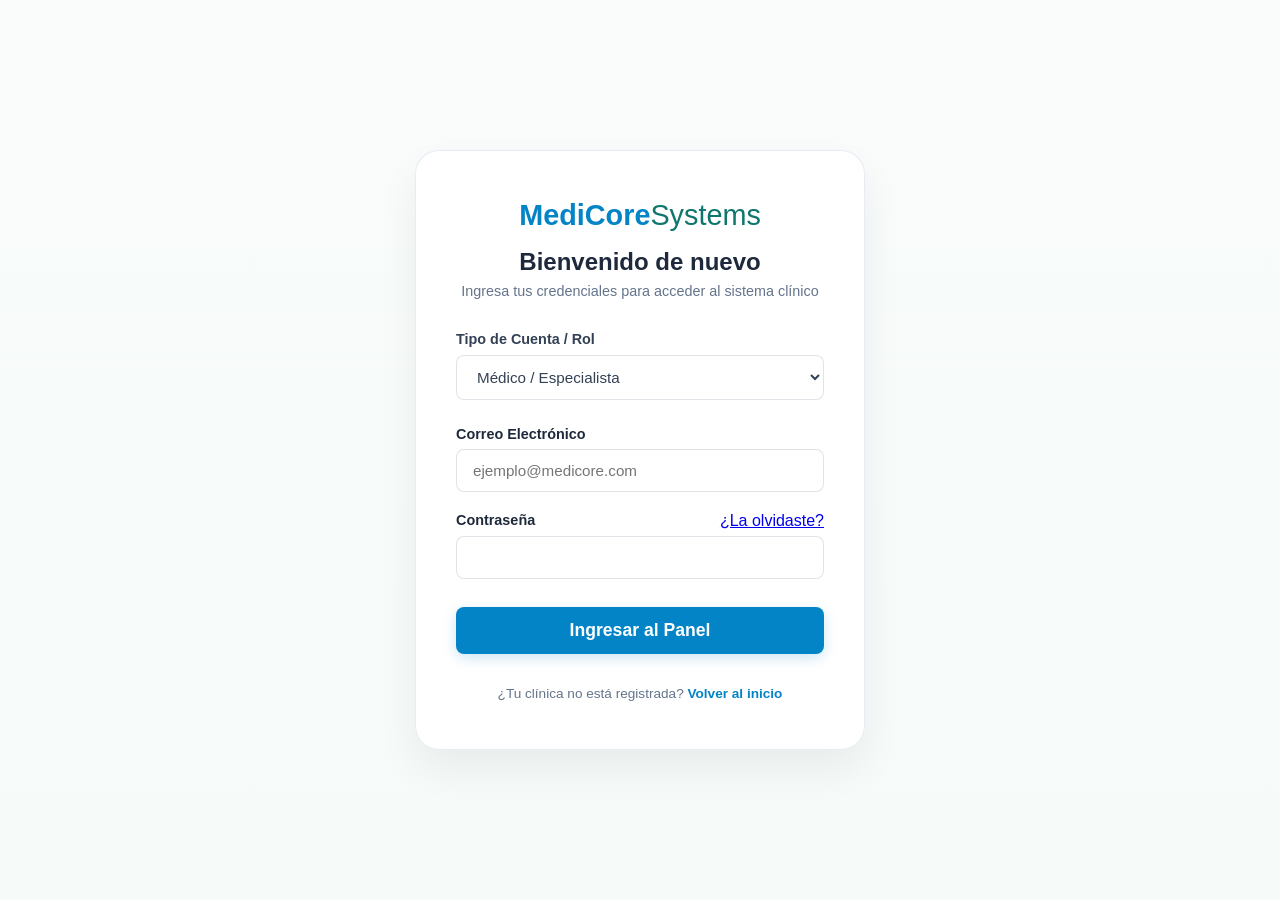
==== Frontend/login.html @ 0b0edf15 "feat: estructura inicial de MediCore Systems con modulos interactivos" ====
<!DOCTYPE html>
<html lang="es">
<head>
    <meta charset="UTF-8">
    <meta name="viewport" content="width=device-width, initial-scale=1.0">
    <title>MediCore Systems - Iniciar Sesión</title>
    <!-- Vinculamos el CSS general desde la carpeta superior -->
    <link rel="stylesheet" href="css/styles.css">
</head>
<body class="login-body">

    <!-- Contenedor central del Login -->
    <main class="login-card">
        <div class="login-header">
            <div class="nav-logo">
                <strong>MediCore</strong><span>Systems</span>
            </div>
            <h2>Bienvenido de nuevo</h2>
            <p>Ingresa tus credenciales para acceder al sistema clínico</p>
        </div>

        <!-- Formulario de Acceso -->
        <form class="login-form" action="#" method="POST">
            <div class="form-group">
                <!-- NUEVO: Selector de Rol Clínico -->
<div class="form-element" style="display: flex; flex-direction: column; gap: 0.5rem; margin-bottom: 1.25rem; text-align: left;">
    <label for="role" style="font-weight: 600; font-size: 0.9rem; color: #334155;">Tipo de Cuenta / Rol</label>
    <select id="role" style="padding: 0.75rem 1rem; border: 1px solid rgba(100, 116, 139, 0.2); border-radius: 8px; font-size: 0.95rem; background-color: #ffffff; color: #334155; width: 100%; box-sizing: border-box; cursor: pointer;">
        <option value="medico"> Médico / Especialista</option>
        <option value="admin"> Administrador (Dueño)</option>
        <option value="finanzas"> Control de Caja y Finanzas</option>
    </select>
</div>
                <label for="email">Correo Electrónico</label>
                <input type="email" id="email" name="email" placeholder="ejemplo@medicore.com" required>
            </div>

           <div class="form-group">
    <div style="display: flex; justify-content: space-between;">
        <label for="loginPassword">Contraseña</label>
        <a href="#" class="forgot-link">¿La olvidaste?</a>
    </div>
    <input 
        type="password" 
        id="loginPassword" 
        minlength="8" 
        pattern="^(?=.*[a-z])(?=.*[A-Z])(?=.*\d)[A-Za-z\d]{8,}$"
        title="La contraseña debe tener al menos 8 caracteres, incluir letras mayúsculas, minúsculas y números, sin espacios ni caracteres especiales."
        required
    >
    <!-- Contenedor dinámico para mostrar el error de validación -->
    <div id="errorPassword" style="color: #ef4444; font-size: 0.8rem; margin-top: 4px; display: none;"></div>
</div>

            <!-- Botón de Entrada Interactiva -->
            <button type="submit" class="btn-primary btn-login-submit">Ingresar al Panel</button>
        </form>

        <div class="login-footer">
            <p>¿Tu clínica no está registrada? <a href="../index.html">Volver al inicio</a></p>
        </div>
    </main>
    
    <script src="js/login.js"></script>

</body>

</html>
---- Frontend/css/styles.css ----
/* ==========================================================================
   1. VARIABLES DE COLOR (PALETA AZUL CLARO Y VERDE MENTA)
   ========================================================================== */
:root {
    --bg-light: #f2f8f6;       /* Fondo general verde menta extremadamente pálido */
    --text-main: #1e293b;      /* Azul pizarra oscuro para textos principales */
    --text-muted: #64748b;    /* Gris azulado para descripciones */
    
    --blue-light: #e0f2fe;     /* Azul claro para fondos secundarios */
    --blue-brand: #0284c7;     /* Azul principal (Cielo/Océano) */
    --blue-hover: #0369a1;     /* Azul oscuro de respaldo */
    
    --menta-brand: #2dd4bf;    /* Verde menta brillante para acentos e interactividad */
    --menta-light: #f0fdfa;    /* Fondo suave verde menta */
    --menta-text: #0f766e;     /* Verde menta oscuro para textos legibles */
    
    --border-card: rgba(226, 232, 240, 0.8);
}

/* ==========================================================================
   2. ESTILOS GLOBALES
   ========================================================================== */
* {
    margin: 0;
    padding: 0;
    box-sizing: border-box;
    font-family: 'Segoe UI', Tahoma, Geneva, Verdana, sans-serif;
}

body {
    background-color: var(--bg-light);
    color: var(--text-main);
    min-height: 100vh;
    display: flex;
    flex-direction: column;
}

/* ==========================================================================
   3. MENÚ SUPERIOR (NAVBAR)
   ========================================================================== */
.main-navbar {
    background-color: rgba(255, 255, 255, 0.95);
    backdrop-filter: blur(10px); /* Efecto esmerilado moderno */
    border-bottom: 1px solid var(--border-card);
    display: flex;
    justify-content: space-between;
    align-items: center;
    padding: 1rem 8%;
    position: sticky;
    top: 0;
    z-index: 100;
}

.nav-logo {
    font-size: 1.4rem;
    color: var(--blue-brand);
}

.nav-logo span {
    color: var(--menta-text);
    font-weight: 300;
}

.nav-links {
    display: flex;
    align-items: center;
    gap: 2rem;
}

.nav-links a {
    text-decoration: none;
    color: var(--text-muted);
    font-weight: 500;
    transition: color 0.2s ease;
}

.nav-links a:hover, .nav-links a.active {
    color: var(--blue-brand);
}

/* Botón transparente del menú superior */
.btn-nav-login {
    background-color: transparent;
    color: var(--blue-brand);
    border: 2px solid var(--blue-brand);
    padding: 0.5rem 1.2rem;
    font-weight: 600;
    border-radius: 6px;
    cursor: pointer;
    transition: all 0.3s ease; /* Transición suave */
}

/* Hover del botón del menú: Cambia a verde menta sólido con texto oscuro */
.btn-nav-login:hover {
    background-color: var(--menta-brand);
    border-color: var(--menta-brand);
    color: #1e293b;
    box-shadow: 0 4px 12px rgba(45, 212, 191, 0.3);
}

/* ==========================================================================
   4. CONTENEDOR CON IMAGEN DE FONDO CLÍNICO (OPACIDAD AJUSTADA)
   ========================================================================== */
.hero-overlay-wrapper {
    /* Fondo optimizado para que la imagen del consultorio se vea clara y nítida */
    background: linear-gradient(rgba(242, 248, 246, 0.35), rgba(242, 248, 246, 0.5)), 
                url('https://images.unsplash.com/photo-1629909613654-28e377c37b09?auto=format&fit=crop&w=1920&q=80') no-repeat center center/cover;
    padding: 4rem 8%;
    flex-grow: 1;
    display: flex;
    align-items: center;
}

.hero-container {
    display: grid;
    grid-template-columns: 1.4fr 1fr;
    gap: 4rem;
    align-items: center;
    width: 100%;
}

@media (max-width: 968px) {
    .hero-container {
        grid-template-columns: 1fr;
        gap: 2.5rem;
    }
}

/* ==========================================================================
   5. SECCIÓN IZQUIERDA (CONTENIDO)
   ========================================================================== */
.hero-main-content h1 {
    font-size: 2.8rem;
    font-weight: 700;
    line-height: 1.2;
    margin: 1.5rem 0;
    color: var(--text-main);
}

.badge-tag {
    display: inline-block;
    background-color: var(--blue-light);
    color: var(--blue-brand);
    padding: 0.4rem 1rem;
    border-radius: 20px;
    font-size: 0.85rem;
    font-weight: 600;
}

.hero-description, .hero-subdescription {
    font-size: 1.1rem;
    color: var(--text-muted);
    line-height: 1.6;
    margin-bottom: 1.2rem;
}

.hero-highlight {
    font-size: 1.1rem;
    margin-bottom: 2rem;
    color: var(--menta-text);
}

.cta-actions {
    display: flex;
    align-items: center;
    gap: 1.5rem;
    margin-bottom: 1.5rem;
    flex-wrap: wrap;
}

/* Botón principal de la sección izquierda */
.btn-primary {
    background-color: var(--blue-brand);
    color: #ffffff;
    border: none;
    padding: 0.9rem 2rem;
    font-size: 1.1rem;
    font-weight: 600;
    border-radius: 8px;
    cursor: pointer;
    box-shadow: 0 4px 14px rgba(2, 132, 199, 0.2);
    transition: all 0.3s ease; /* Transición suave */
}

/* Hover del botón principal: Cambia dinámicamente a verde menta brillante */
.btn-primary:hover {
    background-color: var(--menta-brand);
    color: #1e293b; /* Texto oscuro para perfecto contraste */
    transform: translateY(-2px); /* Efecto de elevación */
    box-shadow: 0 6px 18px rgba(45, 212, 191, 0.4);
}

.cta-info {
    font-size: 1rem;
    color: var(--text-muted);
}

.provider-link {
    font-size: 0.85rem;
    color: var(--text-muted);
    margin-bottom: 2.5rem;
}

.provider-link a {
    color: var(--blue-brand);
}

.features-tags {
    display: flex;
    gap: 0.75rem;
    flex-wrap: wrap;
}

.tag {
    padding: 0.5rem 1rem;
    border-radius: 20px;
    font-size: 0.85rem;
    font-weight: 600;
}

.tag-dark { background-color: #1e293b; color: #ffffff; }
.tag-blue { background-color: var(--blue-light); color: var(--blue-brand); }
.tag-green { background-color: var(--menta-light); color: var(--menta-text); }

/* ==========================================================================
   6. TARJETA DE ACCESO LATERAL
   ========================================================================== */
.hero-side-card {
    background-color: rgba(255, 255, 255, 0.9);
    border: 1px solid var(--border-card);
    border-radius: 24px;
    padding: 2.5rem;
    box-shadow: 0 20px 40px rgba(0, 0, 0, 0.04);
    backdrop-filter: blur(5px);
}

.hero-side-card h3 {
    font-size: 1.3rem;
    font-weight: 700;
    margin-bottom: 1rem;
    color: var(--blue-brand);
}

.hero-side-card p {
    font-size: 0.95rem;
    color: var(--text-muted);
    line-height: 1.6;
    margin-bottom: 1.5rem;
}

.blue-link {
    color: var(--blue-brand);
    font-weight: 600;
}

.card-footer-text {
    margin-bottom: 0 !important;
    border-top: 1px solid rgba(0, 0, 0, 0.05);
    padding-top: 1.5rem;
}

/* ==========================================================================
   7. CUADRÍCULA INFERIOR (TARJETAS DE ATRIBUTOS)
   ========================================================================== */
.features-grid {
    display: grid;
    grid-template-columns: repeat(3, 1fr);
    gap: 2rem;
    padding: 3rem 8%;
    background-color: #ffffff; /* Genera contraste absoluto con el contenedor del fondo */
}

@media (max-width: 768px) {
    .features-grid {
        grid-template-columns: 1fr;
    }
}

.feature-card {
    background-color: var(--bg-light);
    border: 1px solid var(--border-card);
    border-radius: 16px;
    padding: 2rem;
    transition: transform 0.2s ease;
}

.feature-card:hover {
    transform: translateY(-5px); /* Animación sutil al pasar el cursor */
}

.feature-card h4 {
    font-size: 1.1rem;
    font-weight: 700;
    margin-bottom: 0.5rem;
    color: var(--menta-text); /* El signo "+" se destaca en tono menta oscuro */
}

.feature-card p {
    font-size: 0.9rem;
    color: var(--text-muted);
    line-height: 1.6;
}

/* ==========================================================================
   8. OPTIMIZACIÓN RESPONSIVA ADICIONAL PARA MÓVILES (PANTALLAS CHICAS)
   ========================================================================== */
@media (max-width: 600px) {
    /* Ajustes en la barra de navegación para que no se sature */
    .main-navbar {
        padding: 1rem 5%; /* Menos espacio a los lados en celulares */
        flex-direction: column; /* Alinea el logo arriba y el botón abajo si es necesario */
        gap: 0.8rem;
    }

    /* Ocultamos los enlaces de texto secundarios en celular para evitar desbordes */
    .nav-links a {
        display: none; 
    }

    /* Hacemos que el botón de login ocupe un espacio cómodo */
    .btn-nav-login {
        padding: 0.4rem 1rem;
        font-size: 0.9rem;
    }

    /* Ajustes en el texto principal para que no se vea gigante en pantallas chicas */
    .hero-overlay-wrapper {
        padding: 2.5rem 5%;
    }

    .hero-main-content h1 {
        font-size: 2rem; /* Tamaño de letra más adecuado para teléfonos */
        margin: 1rem 0;
    }

    /* Los botones y textos de llamada a la acción se centran o apilan */
    .cta-actions {
        flex-direction: column;
        align-items: stretch;
        gap: 1rem;
    }

    .btn-primary {
        width: 100%; /* El botón ocupa todo el ancho del celular, siendo más fácil de presionar */
        text-align: center;
    }

    .cta-info {
        text-align: center;
        font-size: 0.9rem;
    }

    /* Tarjeta lateral se ajusta al espacio disponible */
    .hero-side-card {
        padding: 1.5rem;
        border-radius: 16px;
    }

    /* Tarjetas de calidad inferiores */
    .features-grid {
        padding: 2rem 5%;
        gap: 1.5rem;
    }
}

/* ==========================================================================
   9. ESTILOS ESPECÍFICOS PARA LA PANTALLA DE LOGIN
   ========================================================================== */
.login-body {
    background: linear-gradient(rgba(242, 248, 246, 0.5), rgba(242, 248, 246, 0.7)), 
                url('https://images.unsplash.com/photo-1629909613654-28e377c37b09?auto=format&fit=crop&w=1920&q=80') no-repeat center center/cover;
    display: flex;
    justify-content: center;
    align-items: center;
    padding: 2rem;
    min-height: 100vh;
}

.login-card {
    background-color: rgba(255, 255, 255, 0.95);
    backdrop-filter: blur(8px);
    border: 1px solid var(--border-card);
    border-radius: 24px;
    padding: 3rem 2.5rem;
    width: 100%;
    max-width: 450px;
    box-shadow: 0 20px 40px rgba(0, 0, 0, 0.06);
}

.login-header {
    text-align: center;
    margin-bottom: 2rem;
}

.login-header .nav-logo {
    font-size: 1.8rem;
    margin-bottom: 1rem;
}

.login-header h2 {
    font-size: 1.5rem;
    font-weight: 700;
    color: var(--text-main);
    margin-bottom: 0.4rem;
}

.login-header p {
    font-size: 0.9rem;
    color: var(--text-muted);
}

/* Campos de entrada de datos (Inputs) */
.login-form {
    display: flex;
    flex-direction: column;
    gap: 1.25rem;
}

.form-group {
    display: flex;
    flex-direction: column;
    gap: 0.4rem;
}

.form-group label {
    font-size: 0.9rem;
    font-weight: 600;
    color: var(--text-main);
}

.password-label-row {
    display: flex;
    justify-content: space-between;
    align-items: center;
}

.forgot-password {
    font-size: 0.8rem;
    color: var(--blue-brand);
    text-decoration: none;
    font-weight: 500;
}

.forgot-password:hover {
    text-decoration: underline;
}

.login-form input {
    background-color: #ffffff;
    border: 1px solid rgba(100, 116, 139, 0.2);
    border-radius: 8px;
    padding: 0.75rem 1rem;
    font-size: 0.95rem;
    color: var(--text-main);
    transition: all 0.2s ease;
}

/* Foco interactivo con el azul de la marca */
.login-form input:focus {
    outline: none;
    border-color: var(--blue-brand);
    box-shadow: 0 0 0 3px rgba(2, 132, 199, 0.15);
}

/* Modificación del botón para abarcar todo el formulario */
.btn-login-submit {
    width: 100%;
    margin-top: 0.5rem;
    padding: 0.8rem;
}

.login-footer {
    text-align: center;
    margin-top: 2rem;
    font-size: 0.85rem;
    color: var(--text-muted);
}

.login-footer a {
    color: var(--blue-brand);
    text-decoration: none;
    font-weight: 600;
}

.login-footer a:hover {
    text-decoration: underline;
}

/* Ajuste responsivo para celulares muy pequeños */
@media (max-width: 480px) {
    .login-card {
        padding: 2rem 1.5rem;
    }
}

/* ==========================================================================
   10. ESTILOS ESPECÍFICOS PARA EL DASHBOARD PRINCIPAL
   ========================================================================== */
.dashboard-body {
    background-color: #f8fafc; /* Fondo gris claro clínico muy limpio */
    min-height: 100vh;
    display: block;
}

.dashboard-wrapper {
    display: grid;
    grid-template-columns: 260px 1fr; /* Columna fija para el menú, el resto para contenido */
    min-height: 100vh;
    width: 100%;
}

/* --- BARRA LATERAL (SIDEBAR) --- */
.dashboard-sidebar {
    background-color: #ffffff;
    border-right: 1px solid var(--border-card);
    display: flex;
    flex-direction: column;
    justify-content: space-between;
    padding: 2rem 1.5rem;
    position: sticky;
    top: 0;
    height: 100vh;
}

.sidebar-logo {
    font-size: 1.3rem;
    color: var(--blue-brand);
    margin-bottom: 3rem;
    padding-left: 0.5rem;
}
.sidebar-logo span {
    color: var(--menta-text);
    font-weight: 300;
}

.sidebar-menu {
    display: flex;
    flex-direction: column;
    gap: 0.5rem;
    flex-grow: 1;
}

.menu-item {
    display: flex;
    align-items: center;
    gap: 1rem;
    text-decoration: none;
    color: var(--text-muted);
    font-weight: 500;
    padding: 0.8rem 1rem;
    border-radius: 10px;
    transition: all 0.2s ease;
}

/* Estado activo e interactivo del menú lateral usando la paleta menta/azul */
.menu-item:hover {
    background-color: var(--bg-light);
    color: var(--blue-brand);
}

.menu-item.active {
    background-color: var(--blue-light);
    color: var(--blue-brand);
    font-weight: 600;
}

/* Footer del Sidebar con datos de usuario */
.sidebar-user-footer {
    display: flex;
    align-items: center;
    gap: 0.75rem;
    border-top: 1px solid var(--border-card);
    padding-top: 1.5rem;
}

.user-avatar {
    background-color: var(--menta-brand);
    color: #1e293b;
    width: 40px;
    height: 40px;
    border-radius: 50%;
    display: flex;
    align-items: center;
    justify-content: center;
    font-weight: 600;
    font-size: 0.9rem;
}

.user-info {
    flex-grow: 1;
    overflow: hidden;
}

.user-name {
    font-size: 0.85rem;
    font-weight: 600;
    color: var(--text-main);
    white-space: nowrap;
    text-overflow: ellipsis;
    overflow: hidden;
}

.user-role {
    font-size: 0.75rem;
    color: var(--text-muted);
}

.btn-logout {
    background: none;
    border: none;
    cursor: pointer;
    font-size: 1.1rem;
    padding: 0.2rem;
    border-radius: 6px;
    transition: background-color 0.2s ease;
}
.btn-logout:hover {
    background-color: #fee2e2; /* Destello rojo suave al salir */
}

/* --- CONTENIDO PRINCIPAL --- */
.dashboard-main-content {
    padding: 2.5rem 3rem;
    display: flex;
    flex-direction: column;
    gap: 2rem;
}

.content-header {
    display: flex;
    justify-content: space-between;
    align-items: center;
    border-bottom: 1px solid var(--border-card);
    padding-bottom: 1.5rem;
}

.content-header h1 {
    font-size: 1.75rem;
    font-weight: 700;
    color: var(--text-main);
}

.current-date {
    font-size: 0.9rem;
    color: var(--text-muted);
}

.btn-add-appointment {
    padding: 0.6rem 1.5rem;
    font-size: 0.95rem;
}

/* Área interior de las vistas */
.view-container {
    display: flex;
    flex-direction: column;
    gap: 2rem;
}

.welcome-box {
    background-color: #ffffff;
    border: 1px solid var(--border-card);
    border-radius: 16px;
    padding: 2rem;
}

.welcome-box h2 {
    font-size: 1.3rem;
    color: var(--blue-brand);
    margin-bottom: 0.5rem;
}

.welcome-box p {
    color: var(--text-muted);
    font-size: 0.95rem;
    line-height: 1.5;
}

/* Cuadrícula de tarjetas informativas */
.dashboard-summary-cards {
    display: grid;
    grid-template-columns: repeat(auto-fit, minmax(220px, 1fr));
    gap: 1.5rem;
}

.summary-card {
    background-color: #ffffff;
    border: 1px solid var(--border-card);
    border-radius: 14px;
    padding: 1.5rem;
    box-shadow: 0 4px 12px rgba(0,0,0,0.01);
}

.summary-card h3 {
    font-size: 1.8rem;
    font-weight: 700;
    margin-bottom: 0.25rem;
}

.summary-card p {
    font-size: 0.85rem;
    color: var(--text-muted);
    font-weight: 500;
}

.text-blue h3 { color: var(--blue-brand); }
.text-green h3 { color: var(--menta-text); }
.text-dark h3 { color: var(--text-main); }

/* --- ADAPTABILIDAD DEL DASHBOARD --- */
@media (max-width: 900px) {
    .dashboard-wrapper {
        grid-template-columns: 1fr; /* El menú se puede colapsar o reordenar en tablet */
    }
    .dashboard-sidebar {
        height: auto;
        position: relative;
        padding: 1.5rem;
    }
    .dashboard-main-content {
        padding: 1.5rem;
    }
}

/* ==========================================================================
   11. DISEÑO DE LA TABLA DE AGENDA DIARIA
   ========================================================================== */
.table-card {
    background-color: #ffffff;
    border: 1px solid var(--border-card);
    border-radius: 16px;
    padding: 2rem;
    box-shadow: 0 4px 12px rgba(0, 0, 0, 0.01);
}

.table-header-row {
    margin-bottom: 1.5rem;
}

.table-header-row h2 {
    font-size: 1.25rem;
    font-weight: 700;
    color: var(--text-main);
}

.table-subtitle {
    font-size: 0.85rem;
    color: var(--text-muted);
}

/* Envoltura para permitir scroll horizontal si se visualiza en celulares */
.table-responsive-wrapper {
    width: 100%;
    overflow-x: auto;
}

.agenda-table {
    width: 100%;
    border-collapse: collapse;
    text-align: left;
    font-size: 0.95rem;
}

.agenda-table th {
    background-color: #f8fafc;
    color: var(--text-muted);
    font-weight: 600;
    padding: 1rem;
    border-bottom: 2px solid var(--border-card);
}

.agenda-table td {
    padding: 1.2rem 1rem;
    border-bottom: 1px solid var(--border-card);
    color: #334155;
}

.agenda-table tr:last-child td {
    border-bottom: none; /* Elimina la línea en la última fila */
}

/* Resalte sutil al pasar el mouse por las filas */
.agenda-table tr:hover td {
    background-color: #fafafa;
}

.time-cell {
    font-weight: 700;
    color: var(--blue-brand) !important;
}

.agenda-table small {
    color: var(--text-muted);
    font-size: 0.8rem;
}

/* --- ETIQUETAS DE ESTADO (BADGES) --- */
.status-badge {
    display: inline-block;
    padding: 0.35rem 0.75rem;
    border-radius: 20px;
    font-size: 0.8rem;
    font-weight: 600;
    text-align: center;
}

.status-success {
    background-color: var(--menta-light);
    color: var(--menta-text);
}

.status-warning {
    background-color: #fef3c7; /* Amarillo suave */
    color: #d97706;            /* Ámbar oscuro legible */
}

.status-info {
    background-color: var(--blue-light);
    color: var(--blue-brand);
}

/* --- BOTONES DE ACCIONES DENTRO DE LA TABLA --- */
.btn-table-action {
    background-color: transparent;
    border: 1px solid rgba(100, 116, 139, 0.2);
    color: var(--text-muted);
    padding: 0.4rem 0.9rem;
    font-size: 0.85rem;
    font-weight: 600;
    border-radius: 6px;
    cursor: pointer;
    transition: all 0.2s ease;
}

.btn-table-action:hover {
    background-color: #f1f5f9;
    color: var(--text-main);
}

/* Botón llamativo "Llamar" en verde menta para el paciente en espera */
.btn-action-highlight {
    background-color: var(--menta-brand);
    border-color: var(--menta-brand);
    color: #1e293b;
}

.btn-action-highlight:hover {
    background-color: #14b8a6; /* Tono menta ligeramente más fuerte */
    color: #ffffff;
}

/* ==========================================================================
   12. RESPONSIVO AVANZADO: MENÚ DESLIZABLE DESDE LA IZQUIERDA Y TABLA TÁCTIL
   ========================================================================== */

/* Botones de control ocultos por defecto en computadoras */
.btn-toggle-hamburger, .btn-close-sidebar, .sidebar-overlay {
    display: none;
}

@media (max-width: 900px) {
    /* Reajuste de la rejilla principal para colapsar */
    .dashboard-wrapper {
        grid-template-columns: 1fr;
    }

    /* --- SIDEBAR OCULTO A LA IZQUIERDA POR DEFECTO --- */
.dashboard-sidebar {
    position: fixed;
    top: 0;
    left: -280px; /* Escondido fuera de la pantalla */
    width: 260px;
    height: 100vh;
    z-index: 200;
    
    /* MEJORA VISUAL: Sombreado más profundo y premium */
    box-shadow: 10px 0 30px rgba(15, 23, 42, 0.15); 
    
    /* MEJORA VISUAL: Transición ultra fluida con cubic-bezier (efecto app nativa) */
    transition: left 0.4s cubic-bezier(0.25, 1, 0.5, 1); 
}

/* Clase de activación cuando se abre el menú */
.dashboard-sidebar.open {
    left: 0; 
}

/* Fondo oscuro traslúcido mejorado */
.sidebar-overlay {
    display: block;
    position: fixed;
    top: 0;
    left: 0;
    width: 100vw;
    height: 100vh;
    background-color: rgba(15, 23, 42, 0.3); /* Un tono gris oscuro más estético */
    
    /* MEJORA VISUAL: Filtro de desenfoque para el contenido de atrás */
    backdrop-filter: blur(4px); 
    
    z-index: 150;
    opacity: 0;
    pointer-events: none;
    transition: opacity 0.4s ease;
}

/* Capa oscura activa */
.sidebar-overlay.open {
    opacity: 1;
    pointer-events: auto;
}

    /* Clase de activación que inyecta JavaScript al dar clic en la hamburguesa */
    .dashboard-sidebar.open {
        left: 0; /* Aparece en pantalla completa desde la izquierda */
    }

    .sidebar-top-wrapper {
        display: flex;
        justify-content: space-between;
        align-items: center;
        margin-bottom: 2rem;
    }

    .sidebar-logo {
        margin-bottom: 0; /* Alineación limpia */
    }

    /* Botón X para cerrar el menú */
    .btn-close-sidebar {
        display: block;
        background: none;
        border: none;
        font-size: 1.2rem;
        color: var(--text-muted);
        cursor: pointer;
        padding: 0.5rem;
    }

    /* Fondo oscuro traslúcido para dar enfoque al menú en móviles */
    .sidebar-overlay {
        display: block;
        position: fixed;
        top: 0;
        left: 0;
        width: 100vw;
        height: 100vh;
        background-color: rgba(30, 41, 59, 0.4);
        backdrop-filter: blur(2px);
        z-index: 150;
        opacity: 0;
        pointer-events: none;
        transition: opacity 0.3s ease;
    }

    .sidebar-overlay.open {
        opacity: 1;
        pointer-events: auto;
    }

    /* --- BARRA SUPERIOR FIJA EN MÓVIL --- */
    .content-header {
        flex-direction: row; /* Mantiene los elementos principales arriba */
        justify-content: space-between;
        align-items: center;
        padding-bottom: 1rem;
        gap: 1rem;
    }

    .header-left-block {
        display: flex;
        align-items: center;
        gap: 1rem;
    }

    /* Botón de tres líneas (Hamburguesa) visible */
    .btn-toggle-hamburger {
        display: block;
        background-color: var(--blue-light);
        color: var(--blue-brand);
        border: none;
        font-size: 1.4rem;
        padding: 0.5rem 0.8rem;
        border-radius: 8px;
        cursor: pointer;
    }

    .dashboard-main-content {
        padding: 1.5rem 1rem;
    }

    .content-header h1 {
        font-size: 1.4rem; /* Texto más balanceado para teléfonos */
    }

    /* --- OPTIMIZACIÓN DE DESLIZAMIENTO DE LA AGENDA --- */
    .table-card {
        padding: 1.25rem 1rem;
    }

    .table-responsive-wrapper {
        overflow-x: auto; /* Permite arrastrar la tabla a los lados */
        margin-top: 1rem;
        -webkit-overflow-scrolling: touch; /* Scroll ultra-suave en iOS/Android */
    }

    .agenda-table th, .agenda-table td {
        padding: 0.8rem 0.75rem; /* Compacta las celdas para mayor visibilidad al arrastrar */
        white-space: nowrap; /* Evita que el texto de las columnas se rompa en dos renglones */
    }
}
/* ==========================================================================
   CONGELADO DE BARRA SUPERIOR Y CONTROL DE DESLIZAMIENTO DE AGENDA
   ========================================================================== */

.dashboard-main-content {
    padding: 0; /* Quitamos el padding general para controlar el Header de borde a borde */
    display: flex;
    flex-direction: column;
    height: 100vh; /* Controla la altura completa de la pantalla */
    overflow: hidden; /* Evita que toda la página rebote en móviles */
}

/* El Header se vuelve completamente estático/fijo arriba */
.content-header {
    background-color: #ffffff;
    border-bottom: 1px solid var(--border-card);
    padding: 1.5rem 3rem;
    display: flex;
    justify-content: space-between;
    align-items: center;
    position: sticky;
    top: 0;
    z-index: 10; /* Asegura que siempre quede por encima de la tabla al hacer scroll */
}

/* El área inferior al Header contiene el scroll vertical principal */
.view-container {
    padding: 2rem 3rem;
    display: flex;
    flex-direction: column;
    gap: 2rem;
    overflow-y: auto; /* Permite scroll vertical interno si hay muchas citas */
    flex-grow: 1;
}

/* Contenedor de la tabla con aislamiento de deslizamiento lateral */
.table-responsive-wrapper {
    width: 100%;
    max-width: 100%; /* Restringe el ancho estricto al tamaño de la pantalla */
    overflow-x: auto; /* Activa el deslizamiento a los lados EXCLUSIVAMENTE aquí */
    display: block;
    -webkit-overflow-scrolling: touch; /* Suavizado táctil para dispositivos móviles */
}

/* ==========================================================================
   AJUSTES RESPONSIVOS ADICIONALES PARA PANTALLAS MÓVILES
   ========================================================================== */
@media (max-width: 900px) {
    .content-header {
        padding: 1rem 1.5rem; /* Ajuste de espacio más compacto en celular */
    }

    .view-container {
        padding: 1.5rem 1rem; /* Compacta el contenedor de la tabla en celular */
    }
    
    .agenda-table th, .agenda-table td {
        white-space: nowrap; /* Fuerza a que las columnas se expandan hacia la derecha de forma deslizable */
    }
}

/* ==========================================================================
   13. MEJORA 2: BARRA DE FILTROS RÁPIDOS PARA LA AGENDA
   ========================================================================== */
.table-filters-bar {
    display: flex;
    gap: 0.75rem;
    margin-bottom: 1.5rem;
    flex-wrap: wrap; /* Permite que los botones se acomoden abajo si la pantalla es muy chica */
}

.filter-btn {
    background-color: #f8fafc;
    border: 1px solid rgba(100, 116, 139, 0.15);
    padding: 0.5rem 1rem;
    border-radius: 30px; /* Forma de cápsula/píldora */
    font-size: 0.85rem;
    font-weight: 600;
    color: var(--text-muted);
    cursor: pointer;
    transition: all 0.2s ease;
}

/* Efecto hover general */
.filter-btn:hover {
    background-color: #f1f5f9;
    color: var(--text-main);
    transform: translateY(-1px); /* Pequeño levante visual */
}

/* Estado Activo (El botón seleccionado por defecto) */
.filter-btn.active {
    background-color: var(--blue-brand) !important;
    border-color: var(--blue-brand) !important;
    color: #ffffff !important;
    box-shadow: 0 4px 10px rgba(2, 132, 199, 0.2);
}

/* Variaciones de color sutiles al pasar el mouse por encima según el estado */
.filter-btn.text-warning:hover {
    background-color: #fef3c7;
    color: #d97706;
}

.filter-btn.text-success:hover {
    background-color: var(--menta-light);
    color: var(--menta-text);
}

.filter-btn.text-info:hover {
    background-color: var(--blue-light);
    color: var(--blue-brand);
}

/* Ajuste responsivo para celulares */
@media (max-width: 480px) {
    .table-filters-bar {
        gap: 0.5rem;
    }
    .filter-btn {
        padding: 0.4rem 0.8rem;
        font-size: 0.8rem;
        flex-grow: 1; /* Hace que las píldoras se distribuyan uniformemente en pantalla móvil */
        text-align: center;
    }
}

/* ==========================================================================
   14. MEJORA 3: ICONOS DE ESTADO DINÁMICOS CON EFECTO PING (PARPADEO)
   ========================================================================== */

/* Contenedor del badge que alinea el punto con el texto */
.badge-ping-container {
    display: inline-flex;
    align-items: center;
    gap: 0.5rem;
    position: relative;
}

/* El punto base que se queda fijo */
.ping-dot {
    width: 8px;
    height: 8px;
    background-color: #d97706; /* Color ámbar a juego con el texto */
    border-radius: 50%;
    position: relative;
    display: inline-block;
}

/* El clon de fondo que va a hacer el efecto de onda expansiva (Ping) */
.ping-dot::after {
    content: '';
    position: absolute;
    top: 0;
    left: 0;
    width: 100%;
    height: 100%;
    background-color: #d97706;
    border-radius: 50%;
    
    /* Vinculamos la animación infinita */
    animation: pulse-ping 1.8s cubic-bezier(0.16, 1, 0.3, 1) infinite;
}

/* DECLARACIÓN DE LA ANIMACIÓN DE ONDA */
@keyframes pulse-ping {
    0% {
        transform: scale(1);
        opacity: 0.8;
    } 
    100% {
        transform: scale(2.8); /* Se expande casi al triple de su tamaño */
        opacity: 0;            /* Se desvanece por completo al salir */
    }
}

/* ==========================================================================
   15. MEJORA 4: SKELETON LOADING (ANIMACIÓN DE CARGA PREMIUM)
   ========================================================================== */

/* Contenedor de la línea gris base */
.skeleton-line {
    background: #e2e8f0; /* Gris claro clínico */
    background: linear-gradient(90deg, #e2e8f0 25%, #f1f5f9 50%, #e2e8f0 75%);
    background-size: 200% 100%;
    animation: skeleton-shimmer 1.5s infinite linear; /* Movimiento de brillo infinito */
    border-radius: 6px;
}

/* Dimensiones personalizadas para simular la estructura real de la tabla */
.skeleton-time { width: 60px; height: 16px; }
.skeleton-name { width: 140px; height: 16px; margin-bottom: 6px; }
.skeleton-sub { width: 70px; height: 12px; }
.skeleton-text { width: 180px; height: 16px; }
.skeleton-badge { width: 80px; height: 24px; border-radius: 20px; }
.skeleton-btn { width: 75px; height: 28px; }

/* ANIMACIÓN DEL BARRIDO DE LUZ (SHIMMER) */
@keyframes skeleton-shimmer {
    0% {
        background-position: 200% 0;
    }
    100% {
        background-position: -200% 0;
    }
}

/* Opcional: Una forma rápida de ocultar/mostrar filas reales o cargas */
.skeleton-row td {
    pointer-events: none; /* Desactiva clics mientras simula carga */
}

/* ==========================================================================
   16. MEJORA 5: MODO OSCURO CLÍNICO (VARIABLES REESCRITAS)
   ========================================================================== */

/* Estilos para el botón del Header */
.btn-toggle-dark {
    background-color: #f1f5f9;
    border: 1px solid rgba(100, 116, 139, 0.15);
    font-size: 1.2rem;
    padding: 0.5rem 0.75rem;
    border-radius: 8px;
    cursor: pointer;
    transition: all 0.2s ease;
}
.btn-toggle-dark:hover {
    background-color: #e2e8f0;
    transform: scale(1.05);
}

/* CUANDO LA CLASE .dark-mode ESTÁ ACTIVA, REESCRIBIMOS LAS VARIABLES */
body.dark-mode {
    background-color: #0f172a !important; /* Fondo de pantalla azul oscuro profundo */
    --text-main: #f8fafc;                  /* Textos principales blancos */
    --text-muted: #94a3b8;                 /* Textos secundarios gris claro */
    --border-card: #334155;                /* Bordes de tablas y tarjetas más oscuros */
    --bg-light: #1e293b;                   /* Fondos de elementos secundarios */
}

/* Ajustes específicos de componentes en Modo Oscuro */
body.dark-mode .dashboard-body {
    background-color: #0f172a;
}

body.dark-mode .dashboard-sidebar,
body.dark-mode .content-header,
body.dark-mode .table-card,
body.dark-mode .welcome-box,
body.dark-mode .summary-card,
body.dark-mode .agenda-table th {
    background-color: #1e293b; /* Las tarjetas se vuelven gris pizarra */
    color: #f8fafc;
}

body.dark-mode .agenda-table td {
    color: #cbd5e1;
}

body.dark-mode .agenda-table tr:hover td {
    background-color: #1e293b; /* Evita destellos blancos al pasar el mouse */
}

body.dark-mode .btn-toggle-dark {
    background-color: #334155;
    border-color: #475569;
}

/* ==========================================================================
   18. MEJORA DE MÓDULOS DEL DASHBOARD (SPA)
   ========================================================================== */
.module-wrapper {
    padding: 0.5rem;
    animation: fadeInModule 0.3s ease-out;
}

@keyframes fadeInModule {
    from { opacity: 0; transform: translateY(8px); }
    to { opacity: 1; transform: translateY(0); }
}

/* Acciones superiores */
.module-actions-bar {
    display: flex;
    justify-content: space-between;
    gap: 1rem;
    margin-bottom: 1.5rem;
}
.input-search-clinical {
    flex-grow: 1;
    max-width: 400px;
    padding: 0.6rem 1rem;
    border: 1px solid var(--border-card);
    border-radius: 8px;
    font-size: 0.9rem;
}
.btn-primary-small {
    background-color: var(--blue-brand);
    color: white;
    border: none;
    padding: 0.6rem 1.2rem;
    border-radius: 8px;
    font-weight: 600;
    cursor: pointer;
}

/* Tablas Modulares Integradas */
.modular-table {
    width: 100%;
    border-collapse: collapse;
    text-align: left;
}
.modular-table th, .modular-table td {
    padding: 1rem;
    border-bottom: 1px solid var(--border-card);
    font-size: 0.9rem;
}
.modular-table th {
    background-color: #f8fafc;
    color: var(--text-muted);
    font-weight: 600;
}
body.dark-mode .modular-table th { background-color: #1e293b; }

.btn-action-view {
    background: transparent;
    border: 1px solid var(--blue-brand);
    color: var(--blue-brand);
    padding: 0.4rem 0.8rem;
    border-radius: 6px;
    font-weight: 600;
    cursor: pointer;
    transition: all 0.2s;
}
.btn-action-view:hover { background-color: var(--blue-light); }

/* Notas Clínicas */
.note-editor-card h3 { margin-bottom: 1.5rem; color: var(--text-main); }
.form-group-grid {
    display: grid;
    grid-template-columns: repeat(auto-fit, minmax(240px, 1fr));
    gap: 1.5rem;
    margin-bottom: 1.5rem;
}
.form-element-block { display: flex; flex-direction: column; gap: 0.5rem; }
.form-element-block label { font-weight: 600; font-size: 0.85rem; color: var(--text-muted); }
.form-element-block textarea {
    height: 120px; padding: 0.75rem; border: 1px solid var(--border-card);
    border-radius: 8px; resize: none; font-family: inherit; font-size: 0.9rem;
    background: transparent; color: var(--text-main);
}
.btn-save-note {
    background-color: #14b8a6; color: white; border: none; padding: 0.75rem 1.5rem;
    border-radius: 8px; font-weight: 700; cursor: pointer;
}

/* Control de Caja */
.caja-summary-row {
    display: flex; gap: 1.5rem; margin-bottom: 2rem; flex-wrap: wrap;
}
.caja-metric-mini {
    background: #f8fafc; border: 1px solid var(--border-card); padding: 1rem 1.5rem;
    border-radius: 12px; display: flex; flex-direction: column; gap: 0.25rem; flex-grow: 1;
}
body.dark-mode .caja-metric-mini { background: #1e293b; }
.caja-metric-mini span { font-size: 0.8rem; color: var(--text-muted); }
.caja-metric-mini strong { font-size: 1.25rem; color: var(--text-main); }
.caja-metric-mini.total strong { color: #14b8a6; }

.pay-method { padding: 0.25rem 0.6rem; border-radius: 4px; font-size: 0.8rem; font-weight: 600; }
.pay-method.cash { background-color: #fef3c7; color: #d97706; }

/* Configuración */
.config-grid-settings { display: grid; grid-template-columns: repeat(auto-fit, minmax(300px, 1fr)); gap: 1.5rem; }
.config-card-item {
    border: 1px solid var(--border-card); padding: 1.5rem; border-radius: 12px;
    display: flex; flex-direction: column; gap: 0.5rem;
}
.config-card-item h4 { color: var(--text-main); }
.config-card-item p { font-size: 0.85rem; color: var(--text-muted); line-height: 1.4; margin-bottom: 0.5rem; }
.btn-config-action {
    align-self: flex-start; background: #f1f5f9; border: 1px solid var(--border-card);
    padding: 0.4rem 1rem; border-radius: 6px; font-weight: 600; cursor: pointer; color: var(--text-main);
}
body.dark-mode .btn-config-action { background: #334155; }

/* ==========================================================================
   19. ESTILOS DE BOTONES Y MENÚ ACTIVO PARA EL ADMINISTRADOR
   ========================================================================== */

/* Botón principal "+ Agregar Personal" (Azul Institucional) */
#btnAgregarPersonal.btn-primary-small {
    background-color: var(--blue-brand) !important;
    color: #ffffff !important;
    border: none;
    padding: 0.6rem 1.2rem;
    border-radius: 8px;
    font-weight: 600;
    cursor: pointer;
    box-shadow: 0 4px 10px rgba(2, 132, 199, 0.15);
    transition: all 0.25s ease;
}

/* Cambio a azul brillante al pasar el cursor o seleccionarlo */
#btnAgregarPersonal.btn-primary-small:hover,
#btnAgregarPersonal.btn-primary-small:focus {
    background-color: #0284c7 !important; /* Azul brillante */
    box-shadow: 0 4px 14px rgba(2, 132, 199, 0.35);
    transform: translateY(-1px);
}

/* Efecto al dar clic físico */
#btnAgregarPersonal.btn-primary-small:active {
    transform: translateY(1px);
}

/* Ajuste premium para los botones "Dar de Baja" dentro de las tablas */
.modular-table .btn-action-view {
    border: 1px solid rgba(239, 68, 68, 0.2) !important;
    background-color: rgba(239, 68, 68, 0.02);
    color: #ef4444 !important; /* Rojo sutil clínico */
    padding: 0.4rem 0.8rem;
    border-radius: 6px;
    font-weight: 600;
    cursor: pointer;
    transition: all 0.2s ease;
}

.modular-table .btn-action-view:hover {
    background-color: #ef4444 !important;
    color: #ffffff !important;
    box-shadow: 0 4px 10px rgba(239, 68, 68, 0.2);
}

/* --- ESTADO SELECCIONADO (ACTIVO) EN EL MENÚ LATERAL DEL ADMINISTRADOR --- */
.dashboard-sidebar nav a {
    display: flex;
    align-items: center;
    padding: 0.8rem 1.2rem;
    color: var(--text-muted);
    text-decoration: none;
    border-radius: 8px;
    margin-bottom: 0.25rem;
    font-weight: 600;
    transition: all 0.25s ease;
}

/* Cuando la pestaña está seleccionada (.active) se vuelve azul brillante */
.dashboard-sidebar nav a.active {
    background-color: rgba(2, 132, 199, 0.08) !important; /* Fondo azul traslúcido muy sutil */
    color: #0284c7 !important;                             /* Texto azul brillante */
    border-left: 4px solid #0284c7;                         /* Barra lateral indicadora */
    padding-left: calc(1.2rem - 4px);                       /* Compensa el grosor del borde */
}

/* Hover para las pestañas no seleccionadas */
.dashboard-sidebar nav a:hover:not(.active) {
    background-color: #f1f5f9;
    color: var(--text-main);
}

/* Ajuste del menú activo en Modo Oscuro */
body.dark-mode .dashboard-sidebar nav a.active {
    background-color: rgba(2, 132, 199, 0.15) !important;
    color: #38bdf8 !important; /* Azul brillante más claro para contraste en fondo oscuro */
    border-left-color: #38bdf8;
}


/* Banner dinámico de notificación de Rol */
.role-notification-banner {
    background: linear-gradient(135deg, #eff6ff, #dbeafe);
    border: 1px solid #bfdbfe;
    color: #1e40af;
    padding: 0.75rem 1.25rem;
    border-radius: 10px;
    font-size: 0.9rem;
    margin-bottom: 1.5rem;
    box-shadow: 0 2px 8px rgba(30, 64, 175, 0.05);
    animation: fadeInModule 0.4s ease-out;
}

body.dark-mode .role-notification-banner {
    background: linear-gradient(135deg, #1e293b, #0f172a);
    border-color: #334155;
    color: #38bdf8;
}


/* ==========================================================================
   20. SECCIÓN CORPORATIVA E HISTORIA (INDEX)
   ========================================================================== */
.index-corporate-container {
    max-width: 1200px;
    margin: 4rem auto;
    padding: 0 2rem;
    display: flex;
    flex-direction: column;
    gap: 4rem;
}

.corporate-card {
    display: flex;
    align-items: center;
    justify-content: space-between;
    gap: 3rem;
    background: #ffffff;
    border: 1px solid rgba(100, 116, 139, 0.12);
    padding: 3rem;
    border-radius: 24px;
    box-shadow: 0 10px 30px rgba(0, 0, 0, 0.015);
    transition: transform 0.3s ease, box-shadow 0.3s ease;
}

.corporate-card:hover {
    transform: translateY(-4px);
    box-shadow: 0 20px 40px rgba(2, 132, 199, 0.04);
}

.corporate-content {
    flex: 1;
}

.corporate-content h2 {
    font-size: 2.2rem;
    color: #1e293b;
    margin-bottom: 1rem;
    font-weight: 800;
    position: relative;
}

.corporate-content h3 {
    font-size: 1.1rem;
    color: #0284c7; /* Tu azul brillante institucional */
    margin-bottom: 1.25rem;
    font-weight: 600;
    text-transform: uppercase;
    letter-spacing: 0.5px;
}

.corporate-content p {
    color: #64748b;
    font-size: 1.05rem;
    line-height: 1.7;
    margin-bottom: 1.25rem;
}

.corporate-content p:last-child {
    margin-bottom: 0;
}

.corporate-icon-graphic {
    font-size: 5rem;
    background: #f0f9ff;
    width: 140px;
    height: 140px;
    display: flex;
    align-items: center;
    justify-content: center;
    border-radius: 50%;
    box-shadow: inset 0 0 20px rgba(2, 132, 199, 0.05);
    user-select: none;
}

/* Distribución invertida para alternar el diseño visual */
.corporate-card.reverse-layout {
    flex-direction: row-reverse;
}

.corporate-card.reverse-layout .corporate-icon-graphic {
    background: #f0fdf4; /* Verde suave sutil */
}

/* Soporte adaptativo para celulares y tablets */
@media (max-width: 768px) {
    .index-corporate-container {
        margin: 2rem auto;
        gap: 2rem;
    }
    .corporate-card, .corporate-card.reverse-layout {
        flex-direction: column;
        padding: 2rem;
        text-align: center;
    }
    .corporate-icon-graphic {
        width: 100px;
        height: 100px;
        font-size: 3.5rem;
    }
}

/* Integración nativa con tu Modo Oscuro */
body.dark-mode .corporate-card {
    background: #1e293b;
    border-color: #334155;
}
body.dark-mode .corporate-content h2 { color: #f8fafc; }
body.dark-mode .corporate-content p { color: #94a3b8; }
body.dark-mode .corporate-icon-graphic { background: #0f172a; }

/* ==========================================================================
   21. BOTÓN DE REGISTRO Y VENTANA MODAL (INDEX)
   ========================================================================== */

/* Botón de la Landing Page */
.btn-index-register {
    background-color: #0284c7;
    color: white;
    border: none;
    padding: 0.9rem 2rem;
    border-radius: 50px;
    font-size: 1.1rem;
    font-weight: 700;
    cursor: pointer;
    box-shadow: 0 4px 15px rgba(2, 132, 199, 0.25);
    transition: all 0.25s ease;
}

.btn-index-register:hover {
    background-color: #0369a1;
    transform: translateY(-2px);
    box-shadow: 0 6px 20px rgba(2, 132, 199, 0.4);
}

/* Fondo oscurecido de la modal */
.register-modal-overlay {
    position: fixed;
    top: 0;
    left: 0;
    width: 100vw;
    height: 100vh;
    background-color: rgba(15, 23, 42, 0.6); /* Fondo semi-transparente oscuro */
    backdrop-filter: blur(4px); /* Efecto difuminado moderno */
    display: flex;
    align-items: center;
    justify-content: center;
    opacity: 0;
    pointer-events: none;
    z-index: 9999;
    transition: opacity 0.3s ease;
}

/* Clase para activar la modal desde JS */
.register-modal-overlay.active {
    opacity: 1;
    pointer-events: auto;
}

/* Tarjeta de Formulario */
.register-modal-card {
    background: #ffffff;
    padding: 2.5rem;
    border-radius: 20px;
    width: 100%;
    max-width: 450px;
    position: relative;
    box-shadow: 0 20px 40px rgba(0, 0, 0, 0.15);
    transform: translateY(-2px);
}

/* Botón de cerrar (X) */
.btn-close-modal {
    position: absolute;
    top: 1rem;
    right: 1.25rem;
    background: transparent;
    border: none;
    font-size: 2rem;
    color: #94a3b8;
    cursor: pointer;
    transition: color 0.2s;
}

.btn-close-modal:hover { color: #475569; }

.modal-header h2 span { color: #0284c7; }
.modal-header p { color: #64748b; font-size: 0.9rem; margin-top: 0.25rem; margin-bottom: 1.5rem; }

/* Elementos del Formulario */
.form-element-index {
    display: flex;
    flex-direction: column;
    gap: 0.4rem;
    margin-bottom: 1.2rem;
    text-align: left;
}

.form-element-index label { font-weight: 600; font-size: 0.85rem; color: #334155; }
.form-element-index input {
    padding: 0.75rem 1rem;
    border: 1px solid rgba(100, 116, 139, 0.2);
    border-radius: 8px;
    font-size: 0.95rem;
}

.btn-submit-register {
    width: 100%;
    background-color: #14b8a6; /* Verde turquesa clínico de MediCore */
    color: white;
    border: none;
    padding: 0.8rem;
    border-radius: 8px;
    font-weight: 700;
    font-size: 1rem;
    cursor: pointer;
    margin-top: 0.5rem;
    transition: background 0.2s;
}

.btn-submit-register:hover { background-color: #0d9488; }

/* ==========================================================================
   22. VISTA DE REGISTRO PREMIUM CON FONDO IMAGEN Y HOVERS ILUMINADOS
   ========================================================================== */

/* Fondo del body con imagen médica tenue */
.register-body {
    background-image: linear-gradient(rgba(248, 250, 252, 0.88), rgba(248, 250, 252, 0.88)), 
                      url('https://images.unsplash.com/photo-1629909613654-28e377c37b09?auto=format&fit=crop&w=1920&q=80');
    background-size: cover;
    background-position: center;
    background-attachment: fixed;
    display: flex;
    align-items: center;
    justify-content: center;
    min-height: 100vh;
    padding: 2rem 1rem;
    box-sizing: border-box;
}

/* Modo Oscuro adaptativo para la imagen de fondo */
body.dark-mode .register-body {
    background-image: linear-gradient(rgba(15, 23, 42, 0.92), rgba(15, 23, 42, 0.92)), 
                      url('https://images.unsplash.com/photo-1629909613654-28e377c37b09?auto=format&fit=crop&w=1920&q=80');
}

/* Tarjeta contenedora del registro */
.register-card {
    background: #ffffff;
    width: 100%;
    max-width: 650px;
    padding: 2.5rem;
    border-radius: 20px;
    box-shadow: 0 20px 40px rgba(15, 23, 42, 0.06);
    border: 1px solid rgba(100, 116, 139, 0.12);
    box-sizing: border-box;
    animation: fadeInModule 0.4s ease-out;
}

body.dark-mode .register-card {
    background: #1e293b;
    border-color: #334155;
    box-shadow: 0 20px 40px rgba(0, 0, 0, 0.3);
}

/* Encabezado y textos centrados */
.register-header {
    text-align: center;
    margin-bottom: 2rem;
}

.register-header h1 {
    color: #1e293b;
    font-size: 1.8rem;
    margin: 0;
    font-weight: 800;
}

body.dark-mode .register-header h1 { color: #f8fafc; }

.register-header p {
    color: #64748b;
    font-size: 0.95rem;
    margin-top: 0.5rem;
}

.brand-blue {
    color: #0284c7;
}

/* Títulos de las secciones alineados e institucionales */
.section-title {
    color: #0284c7;
    font-size: 0.95rem;
    border-bottom: 1px solid #e2e8f0;
    padding-bottom: 0.5rem;
    margin-top: 1.5rem;
    margin-bottom: 1rem;
    text-transform: uppercase;
    letter-spacing: 0.5px;
    font-weight: 700;
}

body.dark-mode .section-title {
    border-bottom-color: #334155;
    color: #38bdf8;
}

/* Rejilla de Inputs */
.register-form-grid {
    display: grid;
    grid-template-columns: 1fr 1fr;
    gap: 1.25rem;
    margin-bottom: 1.25rem;
}

@media (max-width: 550px) {
    .register-form-grid {
        grid-template-columns: 1fr;
    }
}

.form-group-block {
    display: flex;
    flex-direction: column;
    gap: 0.4rem;
}

.form-group-block label {
    font-weight: 600;
    font-size: 0.85rem;
    color: #334155;
}

body.dark-mode .form-group-block label { color: #cbd5e1; }

.form-group-block input,
.form-group-block select {
    padding: 0.75rem 1rem;
    border: 1px solid rgba(100, 116, 139, 0.2);
    border-radius: 8px;
    font-size: 0.95rem;
    background-color: #ffffff;
    color: #334155;
    outline: none;
    transition: border-color 0.2s, box-shadow 0.2s;
}

body.dark-mode .form-group-block input,
body.dark-mode .form-group-block select {
    background-color: #0f172a;
    border-color: #334155;
    color: #f8fafc;
}

.form-group-block input:focus,
.form-group-block select:focus {
    border-color: #0284c7;
    box-shadow: 0 0 0 3px rgba(2, 132, 199, 0.12);
}

.single-row-input {
    margin-bottom: 1.25rem;
}

/* Botón de envío con Iluminación Brillante (Hover) */
.btn-register-submit {
    width: 100%;
    background-color: #14b8a6; /* Tu verde turquesa médico */
    color: white;
    border: none;
    padding: 0.9rem;
    border-radius: 8px;
    font-weight: 700;
    font-size: 1rem;
    cursor: pointer;
    margin-top: 1rem;
    box-shadow: 0 4px 12px rgba(20, 184, 166, 0.2);
    transition: all 0.25s ease;
}

/* El botón se ilumina a un turquesa vibrante y se eleva sutilmente */
.btn-register-submit:hover,
.btn-register-submit:focus {
    background-color: #0ed5c0; /* Turquesa brillante e iluminado */
    box-shadow: 0 6px 20px rgba(20, 184, 166, 0.45);
    transform: translateY(-1px);
}

.btn-register-submit:active {
    transform: translateY(1px);
}

/* Footer del Formulario */
.register-footer-links {
    text-align: center;
    margin-top: 1.5rem;
}

.register-footer-links a {
    color: #64748b;
    font-size: 0.9rem;
    text-decoration: none;
    font-weight: 600;
}

.login-span {
    color: #0284c7;
    transition: color 0.2s;
}

.login-span:hover {
    color: #0369a1;
    text-decoration: underline;
}

/* ==========================================================================
   23. CORRECCIÓN: FONDOS DINÁMICOS OPTIMIZADOS Y BARRA LATERAL AZUL
   ========================================================================== */

/* --- MODO CLARO: Filtro muy sutil y blanco para que la imagen se vea clara y nítida --- */
body.bg-medico {
    background-image: linear-gradient(rgba(255, 255, 255, 0.75), rgba(255, 255, 255, 0.75)), 
                      url('https://images.unsplash.com/photo-1629909613654-28e377c37b09?auto=format&fit=crop&w=1920&q=80') !important;
    background-size: cover;
    background-position: center;
    background-attachment: fixed;
}

body.bg-finanzas {
    background-image: linear-gradient(rgba(255, 255, 255, 0.75), rgba(255, 255, 255, 0.75)), 
                      url('https://images.unsplash.com/photo-1554224155-8d04cb21cd6c?auto=format&fit=crop&w=1920&q=80') !important;
    background-size: cover;
    background-position: center;
    background-attachment: fixed;
}

body.bg-admin {
    background-image: linear-gradient(rgba(255, 255, 255, 0.75), rgba(255, 255, 255, 0.75)), 
                      url('https://images.unsplash.com/photo-1497366216548-37526070297c?auto=format&fit=crop&w=1920&q=80') !important;
    background-size: cover;
    background-position: center;
    background-attachment: fixed;
}

/* --- MODO OSCURO: Filtro azul oscuro traslúcido para que la imagen cambie de color --- */
body.dark-mode.bg-medico {
    background-image: linear-gradient(rgba(15, 23, 42, 0.85), rgba(30, 41, 59, 0.85)), 
                      url('https://images.unsplash.com/photo-1629909613654-28e377c37b09?auto=format&fit=crop&w=1920&q=80') !important;
}

body.dark-mode.bg-finanzas {
    background-image: linear-gradient(rgba(15, 23, 42, 0.85), rgba(30, 41, 59, 0.85)), 
                      url('https://images.unsplash.com/photo-1554224155-8d04cb21cd6c?auto=format&fit=crop&w=1920&q=80') !important;
}

body.dark-mode.bg-admin {
    background-image: linear-gradient(rgba(15, 23, 42, 0.85), rgba(30, 41, 59, 0.85)), 
                      url('https://images.unsplash.com/photo-1497366216548-37526070297c?auto=format&fit=crop&w=1920&q=80') !important;
}

/* --- DISEÑO DE LA BARRA LATERAL AZUL PREMIUM --- */
.dashboard-sidebar {
    background-color: #0f172a; /* Azul marino profundo muy elegante */
    color: #f8fafc;
    border-right: 1px solid rgba(255, 255, 255, 0.08);
}

/* Estilos para los enlaces del menú dentro de la barra azul */
.dashboard-sidebar nav a {
    color: #94a3b8;
    padding: 0.75rem 1rem;
    border-radius: 8px;
    transition: all 0.2s ease;
    display: block;
    text-decoration: none;
    margin-bottom: 0.3rem;
}

/* Elemento activo en el menú (Azul MediCore brillante) */
.dashboard-sidebar nav a.active {
    background-color: #0284c7;
    color: #ffffff;
    font-weight: 600;
}

/* Hover sobre las opciones del menú */
.dashboard-sidebar nav a:hover:not(.active) {
    background-color: rgba(255, 255, 255, 0.05);
    color: #f8fafc;
}

/* Ajuste sutil para los textos informativos superiores */
.role-notification-banner {
    padding: 0.75rem 1.25rem;
    border-radius: 8px;
    font-size: 0.9rem;
    font-weight: 500;
    margin-bottom: 1.5rem;
    border-left: 5px solid #0284c7;
    background-color: rgba(2, 132, 199, 0.08);
    color: #0369a1;
    backdrop-filter: blur(4px); /* Suaviza el fondo sobre la imagen */
}

body.dark-mode .role-notification-banner {
    background-color: rgba(56, 189, 248, 0.1);
    color: #38bdf8;
    border-left-color: #38bdf8;
}

/* ==========================================================================
   24. VENTANA MODAL DE CITAS PROFESIONAL (DASHBOARD)
   ========================================================================== */
.dashboard-modal-overlay {
    position: fixed;
    top: 0;
    left: 0;
    width: 100vw;
    height: 100vh;
    background-color: rgba(15, 23, 42, 0.4);
    backdrop-filter: blur(5px);
    display: flex;
    align-items: center;
    justify-content: center;
    opacity: 0;
    pointer-events: none;
    z-index: 10000;
    transition: opacity 0.3s ease;
}

.dashboard-modal-overlay.active {
    opacity: 1;
    pointer-events: auto;
}

.dashboard-modal-card {
    background: #ffffff;
    padding: 2rem;
    border-radius: 16px;
    width: 100%;
    max-width: 550px;
    box-shadow: 0 25px 50px -12px rgba(0, 0, 0, 0.15);
    border: 1px solid rgba(100, 116, 139, 0.12);
    animation: fadeInModule 0.35s ease-out;
}

body.dark-mode .dashboard-modal-card {
    background: #1e293b;
    border-color: #334155;
}

.modal-card-header h3 {
    font-size: 1.3rem;
    color: #1e293b;
    margin: 0 0 0.25rem 0;
    font-weight: 700;
}

body.dark-mode .modal-card-header h3 { color: #f8fafc; }

.modal-card-header p {
    color: #64748b;
    font-size: 0.9rem;
    margin: 0 0 1.5rem 0;
}

.modal-form-row {
    display: grid;
    grid-template-columns: 1fr 1fr;
    gap: 1.25rem;
    margin-bottom: 1.25rem;
}

.modal-form-group {
    display: flex;
    flex-direction: column;
    gap: 0.4rem;
}

.modal-form-group label {
    font-weight: 600;
    font-size: 0.85rem;
    color: #475569;
}

body.dark-mode .modal-form-group label { color: #cbd5e1; }

.modal-form-group input {
    padding: 0.65rem 0.85rem;
    border: 1px solid rgba(100, 116, 139, 0.2);
    border-radius: 8px;
    font-size: 0.95rem;
    background-color: #ffffff;
    color: #1e293b;
    outline: none;
    transition: border-color 0.2s;
}

body.dark-mode .modal-form-group input {
    background-color: #0f172a;
    border-color: #334155;
    color: #f8fafc;
}

.modal-form-group input:focus {
    border-color: #0284c7;
}

/* Botones inferiores de la modal */
.modal-card-footer {
    display: flex;
    justify-content: flex-end;
    gap: 1rem;
    margin-top: 2rem;
    border-top: 1px solid #e2e8f0;
    padding-top: 1.25rem;
}

body.dark-mode .modal-card-footer { border-top-color: #334155; }

.btn-modal-cancel {
    background: transparent;
    border: 1px solid rgba(100, 116, 139, 0.3);
    color: #64748b;
    padding: 0.6rem 1.2rem;
    border-radius: 8px;
    cursor: pointer;
    font-weight: 600;
    transition: background 0.2s;
}

.btn-modal-cancel:hover { background: #f1f5f9; }
body.dark-mode .btn-modal-cancel:hover { background: #334155; color: #f8fafc; }

.btn-modal-submit {
    background-color: #0284c7;
    color: white;
    border: none;
    padding: 0.6rem 1.5rem;
    border-radius: 8px;
    cursor: pointer;
    font-weight: 700;
    box-shadow: 0 4px 12px rgba(2, 132, 199, 0.2);
    transition: background-color 0.2s;
}

.btn-modal-submit:hover {
    background-color: #0369a1;
}


/* Botón de filtrado activo de reportes analíticos */
.btn-filter-reporte.active {
    background-color: #14b8a6 !important;
    color: white !important;
    border-color: #14b8a6 !important;
    box-shadow: 0 2px 8px rgba(20, 184, 166, 0.2);
}


/* ==========================================================================
   ESTILOS MODERNOS PARA EL MENÚ DE NAVEGACIÓN (NAVBAR)
   ========================================================================== */
header {
    display: flex;
    justify-content: space-between;
    align-items: center;
    padding: 1rem 2rem;
    background: #ffffff;
    border-bottom: 1px solid #e2e8f0;
}

nav {
    display: flex;
    gap: 0.75rem; /* Separación simétrica entre los botones */
    align-items: center;
}

/* Estilo base para TODOS los botones del menú (Inicio, Características, Soporte) */
nav a {
    text-decoration: none !important; /* Elimina la línea subrayada estándar */
    color: #0284c7 !important; /* Tono celeste principal corporativo */
    background-color: #f0f9ff; /* Fondo celeste muy tenue y limpio */
    padding: 0.6rem 1.2rem;
    border-radius: 8px; /* Bordes redondeados sutiles acordes a la app */
    font-weight: 600;
    font-size: 0.9rem;
    transition: all 0.3s ease; /* Transición suave para el efecto de brillo */
    border: 1px solid rgba(2, 132, 199, 0.15);
    display: inline-block;
}

/* EFECTO HOVER: Brillo celeste vibrante cuando el cursor pasa por encima */
nav a:hover {
    color: #ffffff !important;
    background-color: #0284c7; /* Se vuelve celeste sólido */
    border-color: #0284c7;
    box-shadow: 0 0 12px rgba(2, 132, 199, 0.6), 0 4px 6px rgba(2, 132, 199, 0.2); /* Efecto de brillo neón */
    transform: translateY(-1px); /* Pequeño salto interactivo profesional */
}

/* Estilo destacado exclusivo para el botón de "Iniciar Sesión" */
nav a.btn-login {
    color: #ffffff !important;
    background-color: #0081c9; /* Un tono celeste un poco más intenso */
    border-color: #0081c9;
}

nav a.btn-login:hover {
    background-color: #026ba3;
    border-color: #026ba3;
    box-shadow: 0 0 15px rgba(0, 129, 201, 0.7); /* Brillo más fuerte para destacar la acción */
}
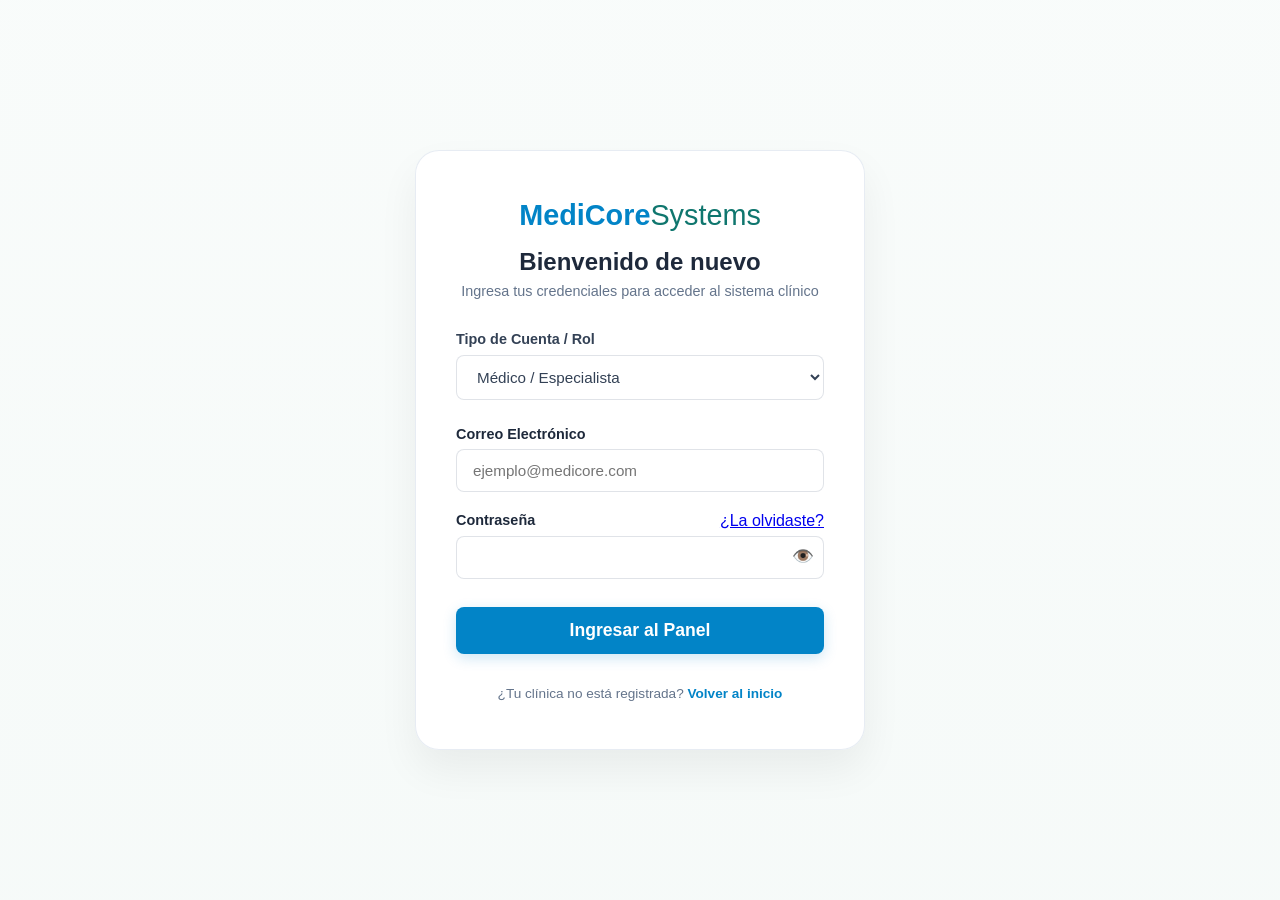
==== commit 0a348c72: "feat: integrar boton de mostrar password en estructura html de login" ====
--- a/Frontend/login.html
+++ b/Frontend/login.html
@@ -23,34 +23,44 @@
         <form class="login-form" action="#" method="POST">
             <div class="form-group">
                 <!-- NUEVO: Selector de Rol Clínico -->
-<div class="form-element" style="display: flex; flex-direction: column; gap: 0.5rem; margin-bottom: 1.25rem; text-align: left;">
-    <label for="role" style="font-weight: 600; font-size: 0.9rem; color: #334155;">Tipo de Cuenta / Rol</label>
-    <select id="role" style="padding: 0.75rem 1rem; border: 1px solid rgba(100, 116, 139, 0.2); border-radius: 8px; font-size: 0.95rem; background-color: #ffffff; color: #334155; width: 100%; box-sizing: border-box; cursor: pointer;">
-        <option value="medico"> Médico / Especialista</option>
-        <option value="admin"> Administrador (Dueño)</option>
-        <option value="finanzas"> Control de Caja y Finanzas</option>
-    </select>
-</div>
+                <div class="form-element" style="display: flex; flex-direction: column; gap: 0.5rem; margin-bottom: 1.25rem; text-align: left;">
+                    <label for="role" style="font-weight: 600; font-size: 0.9rem; color: #334155;">Tipo de Cuenta / Rol</label>
+                    <select id="role" style="padding: 0.75rem 1rem; border: 1px solid rgba(100, 116, 139, 0.2); border-radius: 8px; font-size: 0.95rem; background-color: #ffffff; color: #334155; width: 100%; box-sizing: border-box; cursor: pointer;">
+                        <option value="medico"> Médico / Especialista</option>
+                        <option value="admin"> Administrador (Dueño)</option>
+                        <option value="finanzas"> Control de Caja y Finanzas</option>
+                    </select>
+                </div>
                 <label for="email">Correo Electrónico</label>
                 <input type="email" id="email" name="email" placeholder="ejemplo@medicore.com" required>
             </div>
 
-           <div class="form-group">
-    <div style="display: flex; justify-content: space-between;">
-        <label for="loginPassword">Contraseña</label>
-        <a href="#" class="forgot-link">¿La olvidaste?</a>
-    </div>
-    <input 
-        type="password" 
-        id="loginPassword" 
-        minlength="8" 
-        pattern="^(?=.*[a-z])(?=.*[A-Z])(?=.*\d)[A-Za-z\d]{8,}$"
-        title="La contraseña debe tener al menos 8 caracteres, incluir letras mayúsculas, minúsculas y números, sin espacios ni caracteres especiales."
-        required
-    >
-    <!-- Contenedor dinámico para mostrar el error de validación -->
-    <div id="errorPassword" style="color: #ef4444; font-size: 0.8rem; margin-top: 4px; display: none;"></div>
-</div>
+            <div class="form-group">
+                <div style="display: flex; justify-content: space-between;">
+                    <label for="loginPassword">Contraseña</label>
+                    <a href="#" class="forgot-link">¿La olvidaste?</a>
+                </div>
+                
+                <!-- Contenedor relativo para posicionar el botón encima del input -->
+                <div style="position: relative; width: 100%;">
+                    <input 
+                        type="password" 
+                        id="loginPassword" 
+                        minlength="8" 
+                        pattern="^(?=.*[a-z])(?=.*[A-Z])(?=.*\d)[A-Za-z\d]{8,}$"
+                        title="La contraseña debe tener al menos 8 caracteres, incluir letras mayúsculas, minúsculas y números, sin espacios ni caracteres especiales."
+                        required
+                        style="width: 100%; padding-right: 40px; box-sizing: border-box;"
+                    >
+                    <!-- Botón del ojo interactivo -->
+                    <button type="button" id="btnTogglePassword" style="position: absolute; right: 10px; top: 50%; transform: translateY(-50%); background: none; border: none; cursor: pointer; font-size: 1.1rem; padding: 0; line-height: 1;">
+                        👁️
+                    </button>
+                </div>
+                
+                <!-- Contenedor dinámico para mostrar el error de validación -->
+                <div id="errorPassword" style="color: #ef4444; font-size: 0.8rem; margin-top: 4px; display: none;"></div>
+            </div>
 
             <!-- Botón de Entrada Interactiva -->
             <button type="submit" class="btn-primary btn-login-submit">Ingresar al Panel</button>
@@ -64,5 +74,4 @@
     <script src="js/login.js"></script>
 
 </body>
-
 </html>
